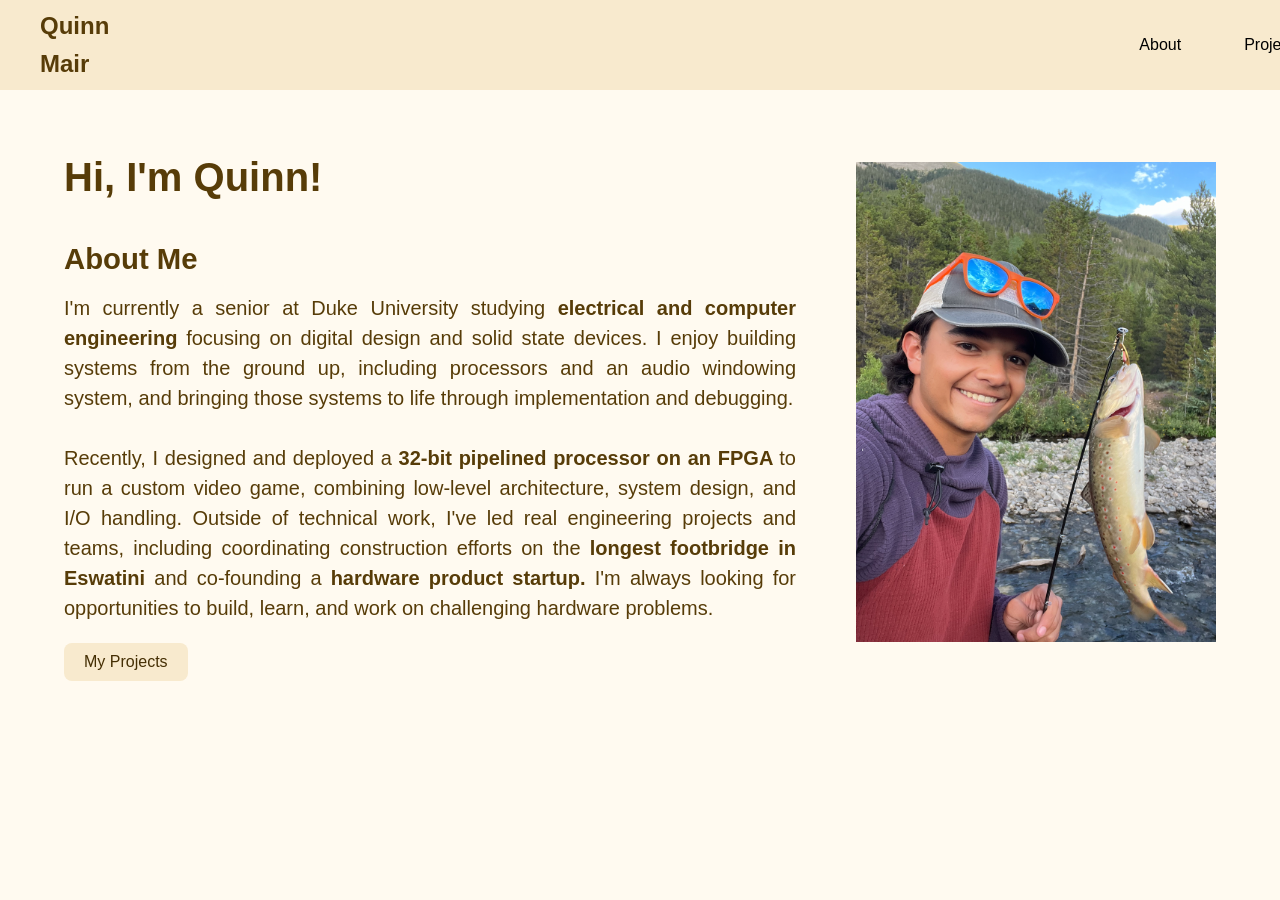
==== index.html @ e5b6616b "renaming" ====
<!DOCTYPE html>
<html lang="en">


<head>
    <title>quinnmair.com</title>
    <link rel="stylesheet" href="portfolioStylesheet.css"> 
    <link href="https://fonts.googleapis.com/css2?family=Inter:wght@300;400;600&display=swap" rel="stylesheet">
    <link rel="icon" type="image/png" href="sophHeadshot.png">
</head>


<body>
 <!--Header-->
    <div class="header" id="homepageHeader">
        <h5>Quinn Mair</h5>
        <div class="bannerButtons">
            <a href="portfoliohomepage.html" class="navLink">About</a>
            <a href="projectspage.html" class="navLink">Projects</a>
            <a href="contactlinks.html" class="navLink">Contact</a>    
        </div>
    </div>
<!--About with image-->
    <div class="homepagePanel">
        <div class="panelText">
            <h3 class="pageHeadText"> Hi, I'm Quinn!</h3>
            <h4 id="aboutMeTitle">About Me</h4>
            <p id="aboutMeText">I'm currently a senior at Duke University studying <strong>electrical and computer engineering </strong> focusing on digital design and solid state devices. 
                I enjoy building systems from the ground up, including processors and an audio windowing system, and bringing those systems to life through implementation and debugging.<br>
                <br>
                Recently, I designed and deployed a <strong> 32-bit pipelined processor on an FPGA </strong> to run a custom video game, combining low-level architecture, system design, and I/O handling.                 
                Outside of technical work, I've led real engineering projects and teams, including coordinating construction efforts on the <strong>longest footbridge in Eswatini
                </strong> and co-founding a <strong> hardware product startup. </strong>
                I'm always looking for opportunities to build, learn, and work on challenging hardware problems.</p>
            <a href="projectspage.html"> 
                <button class="bannerButton">My Projects</button> 
            </a>
        </div>
        <div class="panelImage">
            <img class="image-fixed" src="FishPic.png"/>
        </div>
    </div>

</body>


</html>
---- portfolioStylesheet.css ----
body {
  margin: 0;
  padding: 0;
  overflow-x: hidden; /* cuts off overflowing width*/
  overflow-y: auto;  /*gives scroll bar when scrolling-switch to scroll to turn off*/
  font-family: 'Inter', sans-serif;
  background-color: #fff8ea;
}

/*Header*/

.header{
  display: flex;
  position: sticky; /*sticks when scrolling */
  top: 0; /* Sticks to the top of the viewport when scrolled */
  justify-content: left; /* centers items horizontally */
  align-items: center;     /* centers items vertically */
  height: 10vh;           /* optional, to center items in full view height  or use px for pixels*/
  background-color: #f8eace;
  gap: 110vh;  /*gap between items in flexbox*/
  padding: 0 40px;
  z-index: 1000;
}

.bannerButtons{
  display: flex;
  justify-content: center; /* centers items horizontally */
  align-items: center;     /* centers items vertically */
  gap: 7vh;  /*gap between items in flexbox*/
  padding: 0 40px;
}

.navLink{
  text-decoration: none;   /* removes default underline */
  color: #000;             /* or white if dark background */
  font-weight: 500;
  position: relative;      /* needed for underline animation */
  gap: 40vh;  /*gap between items in flexbox*/
}

.navLink::after {
  content: "";
  position: absolute;
  left: 0;
  bottom: -3px;            /* space below text */
  width: 0%;
  height: 2px;
  background-color: currentColor;  /* matches text color */
  transition: width 0.3s ease;
}

.navLink:hover::after {
  width: 100%;
}

/* About Info */

.pageHeadText{
  margin-top: 4%;
  margin-bottom: 3%
}

.homepagePanel{
  display: flex;
  width: 90%; 
  height: 100%;
  margin-left: 5%;  /* Add margin to the left */
  margin-right: 5%; /* Add margin to the right */
  margin-bottom: 10%;
  margin-top: 2%;
  justify-content: center;
  align-items: top;
  padding: 30;
  gap: 60px;
}

.panelText{
  display: flex;
  flex-direction: column;
  padding: 10;
  align-items: top;
  width: 100%;
}

.panelImage{
  display: flex;
  margin-top: 4%;
  flex-direction: column;
  padding: 10;
  align-items: top;
}

.image-fixed {
  width: 360px; /* 3:2 pixels width to height ratio */ 
  height: 480px;
}

.bannerButton{
  padding: 10px 20px;
  background-color: #f8eace;   /* slightly different than background */
  color: #452f04;
  border: none;                /* removes border */
  border-radius: 8px;          /* subtle rounding */
  cursor: pointer;             /* pointer finger on hover */
  transition: background-color 0.2s ease;
  font-size: 16px;
}

.bannerButton:hover {
  background-color: #fdd893;   /* slightly lighter on hover */
}

h3{
  font-size: 30pt;
  color: #573c08;
  margin: 0;
}

h4{
  font-size: 22pt;
  padding: 0;
  white-space: nowrap;
  margin: 0;
}

h5{
  font-size: 18pt;
  color: #573c08;
}

#aboutMeText{
  margin-top: 10px;
  font-size: 15pt;
  line-height: 1.5;
  padding: 0;
  padding: 0;
  color: #573c08;
  text-align: justify;
}

#aboutMeTitle{
  margin-top: 5px;
  color: #573c08;;
}


/* ProjectPage Style */

#ProjPageHeadText{
  margin-top: 3%;
  margin-bottom: 1%;
}

.projectGrid {
  display: grid;
  grid-template-columns: repeat(3, 300px);
  justify-content: center;   /* centers the whole grid */
  gap: 24px;
  max-width: 1200px;
  margin: 50px auto;
}

.projectCard {
  display: flex;
  flex-direction: column;
  text-decoration: none;
  color: white;
  background-color: #dbc7a0;
  border-radius: 22px;
  overflow: hidden;
  padding: 26px;
  cursor: pointer;
  transition: transform 0.2s ease, box-shadow 0.2s ease;
  height: 480px;
}

.projectCard:hover {
  transform: translateY(-4px);
  box-shadow: 0 18px 35px rgba(0, 0, 0, 0.18);
}

.projectCard img {
  width: 100%;
  height: 300px;
  object-fit: contain;
  border-radius: 16px;
  margin-bottom: 28px;
}

.projectImageBox {
  width: 100%;
  height: 160px;          /* or use aspect-ratio below */
  border-radius: 14px;
  overflow: hidden;
}

.projectImageBox img {
  width: 100%;
  height: 100%;
  object-fit: cover;      /*  fills box */
  display: block;
}

.projectCard:active {
  transform: translateY(-1px);
}

.projectCardText h3 {
  font-size: 1.6rem;
  margin: 20px 0 20px 0;    /*margin: top right bottom left */
}

.projectCardText p {
  font-size: 0.9rem;
  line-height: 1.5;
  margin: 0 0 20px 0;
  color: #3f2b02
}



/* Single Project Page Styling */


* {
  box-sizing: border-box;
}

body {
  margin: 0;
  font-family: Arial, sans-serif;
  background: #fffaf0;
  color: #5a3d06;
  line-height: 1.6;
}

.navbar {
  height: 92px;
  padding: 0 36px;
  background: #f7e7c5;
  display: flex;
  align-items: center;
  justify-content: space-between;
}

.logo {
  font-size: 1.7rem;
  font-weight: 700;
  color: #5a3d06;
  text-decoration: none;
}

nav a {
  margin-left: 48px;
  color: #111;
  text-decoration: none;
  font-size: 1.1rem;
}

main {
  max-width: 1250px;
  margin: 0 auto;
  padding: 80px 40px;
}

.hero {
  display: grid;
  grid-template-columns: 1.2fr 0.8fr;
  gap: 64px;
  align-items: center;
  margin-bottom: 100px;
}

.projectAbstractText{
  text-align: justify;
}

.eyebrow {
  font-weight: 700;
  letter-spacing: 0.08em;
  text-transform: uppercase;
  color: #8a6827;
}

h1 {
  font-size: 4rem;
  line-height: 1.05;
  margin: 12px 0 24px;
}

.subtitle {
  font-size: 1.35rem;
  max-width: 720px;
}

.tags {
  display: flex;
  flex-wrap: wrap;
  gap: 12px;
  margin-top: 28px;
}

.tags span {
  background: #efd9aa;
  padding: 8px 14px;
  border-radius: 999px;
  font-weight: 700;
}

.hero-image,
.content-image {
  width: 100%;
  border-radius: 18px;
  object-fit: cover;
}

.section {
  margin-bottom: 90px;
}

.section h2 {
  font-size: 2.4rem;
  margin-bottom: 20px;
}

.ThreeFiftyresultsSectionSplit p,
.ThreeFiftyresultsSectionSplit li {
  font-size: 1.2rem;
  line-height: 1.6;
}

.ThreeFiftyresultsSectionSplit h2 {
  font-size: 2.4rem;
  margin-bottom: 20px;
}

.ThreeFiftyresultsSectionSplit ul {
  margin-top: 24px;
  padding-left: 32px;
}

.ThreeFiftyresultsSectionSplit{
  display: grid;
  grid-template-columns: 1fr 420px;
  justify-items: center;
  justify-content: center;
  gap: 72px;
}

.results-image{
  height: auto;
  width: 300px;
  margin-top: 10%;
  border-radius: 18px;
}

.results-imageBridge{     /* Nyakuza bridge results pic */
  height: 560px;
  width: auto;
  margin-top: 10%;
  border-radius: 18px;
}

.section p,
.section li {
  font-size: 1.2rem;
}

.results-grid,
.card-grid {
  display: grid;
  grid-template-columns: repeat(4, 1fr);
  gap: 24px;
}

.result-card,
.info-card {
  background: #dfc795;
  padding: 28px;
  border-radius: 22px;
}

.result-card h3 {
  font-size: 2rem;
  margin: 0;
}

.result-card p,
.info-card p {
  margin-bottom: 0;
}


/* =========================================
   TECHNICAL DEEP DIVE
========================================= */

.deep-dive {
  display: flex;
  flex-direction: column;
  gap: 80px;
}

.deep-dive-block {
  /*
  display: grid;
  grid-template-columns: 1fr 1.1fr;
  gap: 48px;
  align-items: start; */

  background: #f4e3be;
  border-radius: 28px;
  padding: 40px;
}

.wrapped-figure {
  float: right;
  width: 500px;
  max-width: 50%;
  margin: 0 0 24px 36px;
}

.wrapped-figure img {
  width: 100%;
  height: auto;
  display: block;
  border-radius: 12px;
}

.wrapped-figure figcaption {
  margin-top: 10px;
  font-size: 0.9rem;
  line-height: 1.4;
  color: #7a5b22;
}

.split {
  display: grid;
  grid-template-columns: 1fr 1fr;
  gap: 48px;
  align-items: center;
}

.feature-list {
  display: flex;
  flex-wrap: wrap;
  gap: 14px;

  list-style: none;
  padding: 0;
  margin: 20px 0 0 0;
}

.feature-list li {
  background: rgba(255,255,255,0.45);

  padding: 10px 18px;
  border-radius: 999px;

  font-size: 1rem;
  font-weight: 500;
}

.wrapped-figure.left {          /* Second deep dive for 350 */
  float: left;
  width: 300px;
  max-width: 50%;
  margin: 0 36px 24px 0;
}

.wrapped-figure.art{          /* Third deep dive for 350 */
  float: right;
  width: 400px;
  max-width: 50%;
  margin: 0 0 24px 36px;
}

/* =========================================
   PHOTO GALLERY
========================================= */

.gallery {
  display: grid;
  grid-template-columns: repeat(3, 1fr);
  gap: 28px;
}

.gallery-item {
  margin: 0;
  /* background: #f4e3be; */
  border-radius: 22px;
  overflow: hidden;

  transition: transform 0.25s ease;
}

.gallery-item:hover {
  transform: translateY(-6px);
}

.gallery-item img {
  width: 100%;
  aspect-ratio: 4 / 3;
  object-fit: contain;
  display: block;
}

.gallery-item figcaption {
  padding: 18px 20px;

  font-size: 1rem;
  line-height: 1.6;

  color: #5a3d06;
}


/*Bridge photo gallery*/


.gallery-item-bridge {
  margin: 0;
  /* background: #f4e3be; */
  /*border-radius: 22px; */
  overflow: hidden;

  transition: transform 0.25s ease;
}

.gallery-item-bridge img {
  width: 100%;
  aspect-ratio: 4 / 3;
  object-fit: contain;
  display: block;
}

.gallery-item-bridge figcaption {
  padding: 10px 20px; 

  font-size: 1rem;
  line-height: 1.6;
  text-align: center;

  color: #5a3d06;
}


/*End bridge photo gallery*/


/* LBLLC photo gallery */

.LBgallery-item {
  margin: 0;
  /* background: #f4e3be; */
  border-radius: 0px;
  overflow: hidden;

  transition: transform 0.25s ease;
}

.LBgallery-item img {
  width: 100%;
  aspect-ratio: 4 / 3;
  object-fit: contain;
  display: block;
}

.LBgallery-item figcaption {
  padding: 10px 20px; 

  font-size: 1rem;
  line-height: 1.6;
  text-align: center;

  color: #5a3d06;
}


@media (max-width: 900px) {
  .hero,
  .split {
    grid-template-columns: 1fr;
  }

  .results-grid,
  .card-grid,
  .gallery {
    grid-template-columns: 1fr;
  }

  h1 {
    font-size: 2.7rem;
  }

  nav a {
    margin-left: 20px;
  }

  main {
    padding: 50px 24px;
  }
}




/* =========================================
   Audio Windowing
========================================= */

.audioProcessFigure img{
  height: auto;
  width: 480px;
}

.audio-results-figure-grid {
  display: grid;
  grid-template-columns: repeat(2, 1fr);
  gap: 40px;

  margin-top: 40px;
  margin-bottom: 20px;
}

.audio-results-figure {
  margin: 0;
  text-align: center;
}

.audio-results-figure img {
  width: 100%;
  max-width: 550px;

  border-radius: 18px;

  display: block;
  margin: 0 auto 18px auto;
}

.audio-results-figure figcaption {
  font-size: 1rem;
  line-height: 1.6;

  color: #5a3d06;
}

.audio-results-caption {
  text-align: center;

  font-size: 1.2rem;
  font-style: italic;

  margin-top: 30px;
}

.audio-results-figure-single {
  margin: 50px auto 0 auto;
  text-align: center;
}

.audio-results-figure-single img {
  width: 100%;
  max-width: 900px;
  height: auto;

  display: block;
  margin: 0 auto;

  border-radius: 18px;
}

.audio-results-figure-single figcaption {
  margin-top: 18px;

  font-size: 1rem;
  line-height: 1.6;

  color: #5a3d06;
}

#audioFig4{
  height: auto;
  width: 200px;
}

/* =========================================
   LBLLC
========================================= */

.project-timeline {
  position: relative;
  margin-top: 40px;
  margin-left: 20px;
  padding-top: 20px;
  border-left: 3px solid #dbc7a0;
}

.project-timeline-item {
  position: relative;
  padding-left: 44px;
  padding-bottom: 38px;
}

.project-timeline-dot {
  position: absolute;
  left: -11px;
  top: 6px;

  width: 18px;
  height: 18px;
  border-radius: 50%;

  background: #573c08;
  border: 4px solid #dbc7a0;
}

.project-timeline-content {
  background: none;
  padding: 0;
  max-width: 850px;
}

.project-timeline-content h3 {
  margin: 0;
  font-size: 1.35rem;
  color: #573c08;
}

.project-timeline-date {
  margin: 4px 0 10px;
  font-size: 0.85rem;
  font-weight: 700;
  letter-spacing: 0.05em;
  text-transform: uppercase;
  color: #8a6827;
}

.project-timeline-content p {
  margin: 0;
  font-size: 1rem;
  line-height: 1.6;
}




/* =========================================
   Additional Work
========================================= */
.small-projects-hero {
  max-width: 900px;
  margin-bottom: 70px;
}

.small-projects-grid {
  display: grid;
  grid-template-columns: 1fr;
  gap: 34px;
}

.small-project-card {
  display: grid;
  grid-template-columns: 320px 1fr;
  gap: 36px;
  align-items: center;

  background: #f4e3be;
  border-radius: 26px;
  padding: 28px;

  text-decoration: none;
  color: #5a3d06;
}

.small-project-card img {
  width: 100%;
  aspect-ratio: 4 / 3;
  object-fit: cover;
  border-radius: 18px;
  display: block;
}

.small-project-text h2 {
  font-size: 2rem;
  margin: 0 0 12px;
}

.small-project-text p {
  font-size: 1.15rem;
  line-height: 1.6;
  margin: 0 0 20px;
}

.mini-tags {
  display: flex;
  flex-wrap: wrap;
  gap: 10px;
}

.mini-tags span {
  background: #efd9aa;
  padding: 7px 13px;
  border-radius: 999px;
  font-weight: 700;
  font-size: 0.9rem;
}

@media (max-width: 850px) {
  .small-project-card {
    grid-template-columns: 1fr;
  }
}


/* Contact Page */


.contact-section {
  max-width: 1050px;
  margin: 0 auto;
  padding: 10px 40px;
}

.contact-text {
  margin-bottom: 48px;
}

.contact-intro {
  max-width: 760px;
  font-size: 1.25rem;
  line-height: 1.7;
}

.contact-card {
  display: grid;
  grid-template-columns: 1fr;
  gap: 22px;
}

.contact-link {
  display: block;

  background: #dfc795;
  border-radius: 22px;
  padding: 28px 32px;

  color: #5a3d06;
  text-decoration: none;

  transition: transform 0.2s ease, box-shadow 0.2s ease;
}

.contact-link:hover {
  transform: translateY(-4px);
  box-shadow: 0 16px 30px rgba(0, 0, 0, 0.12);
}

.contact-link span {
  display: block;

  margin-bottom: 8px;

  font-size: 0.9rem;
  font-weight: 700;
  letter-spacing: 0.08em;
  text-transform: uppercase;

  color: #8a6827;
}

.contact-link p {
  margin: 0;

  font-size: 1.35rem;
  font-weight: 700;
}
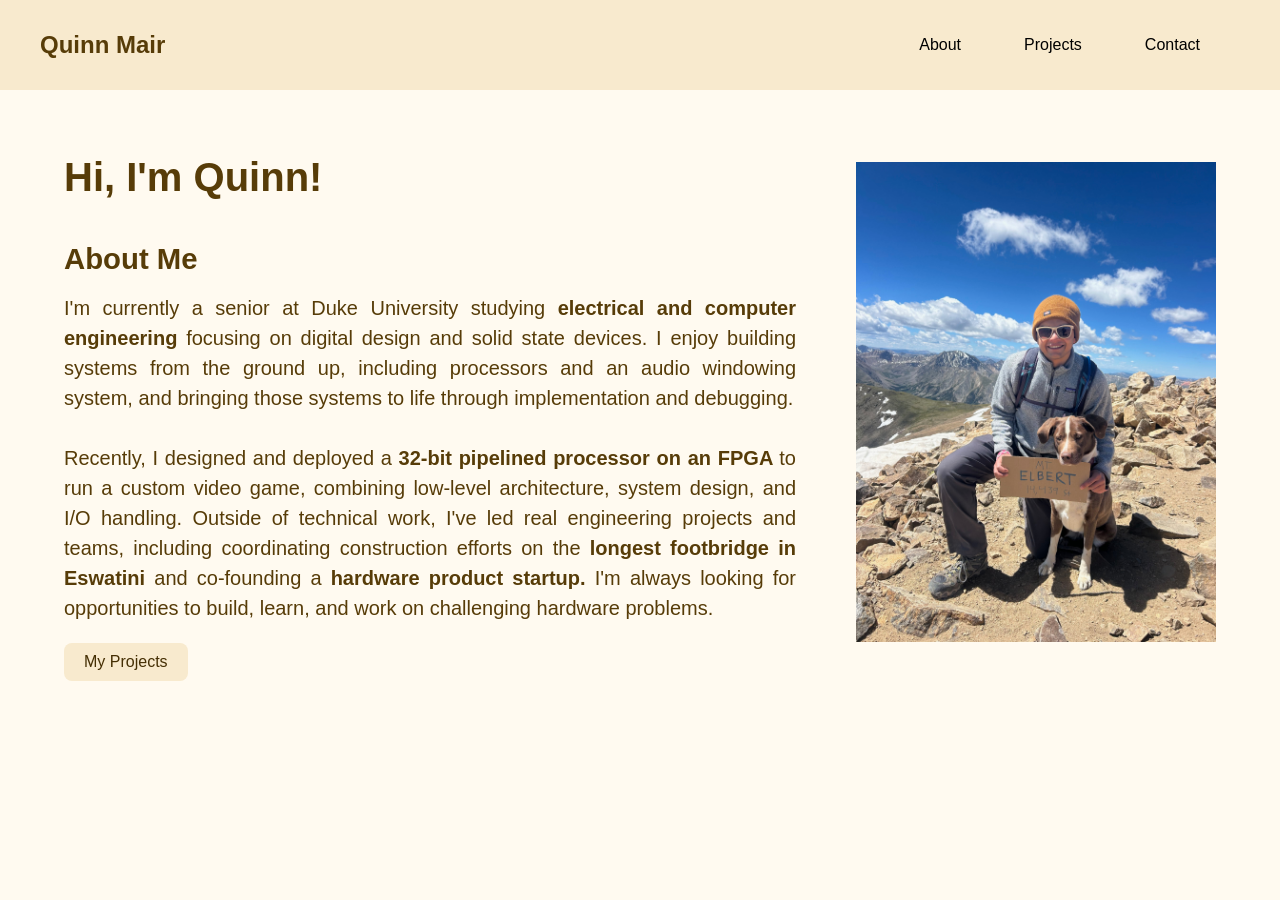
==== commit 98f5e1f0: "updating about photo" ====
--- a/index.html
+++ b/index.html
@@ -15,7 +15,7 @@
     <div class="header" id="homepageHeader">
         <h5>Quinn Mair</h5>
         <div class="bannerButtons">
-            <a href="portfoliohomepage.html" class="navLink">About</a>
+            <a href="index.html" class="navLink">About</a>
             <a href="projectspage.html" class="navLink">Projects</a>
             <a href="contactlinks.html" class="navLink">Contact</a>    
         </div>
@@ -37,7 +37,7 @@
             </a>
         </div>
         <div class="panelImage">
-            <img class="image-fixed" src="FishPic.png"/>
+            <img class="image-fixed" src="mtElbert.jpeg"/>
         </div>
     </div>
 
--- a/portfolioStylesheet.css
+++ b/portfolioStylesheet.css
@@ -13,11 +13,11 @@
   display: flex;
   position: sticky; /*sticks when scrolling */
   top: 0; /* Sticks to the top of the viewport when scrolled */
-  justify-content: left; /* centers items horizontally */
+  justify-content: space-between; /* centers items horizontally */
   align-items: center;     /* centers items vertically */
   height: 10vh;           /* optional, to center items in full view height  or use px for pixels*/
   background-color: #f8eace;
-  gap: 110vh;  /*gap between items in flexbox*/
+  /* gap: 110vh;  gap between items in flexbox*/
   padding: 0 40px;
   z-index: 1000;
 }
@@ -35,7 +35,7 @@
   color: #000;             /* or white if dark background */
   font-weight: 500;
   position: relative;      /* needed for underline animation */
-  gap: 40vh;  /*gap between items in flexbox*/
+  /* gap: 40vh;  /*gap between items in flexbox*/
 }
 
 .navLink::after {
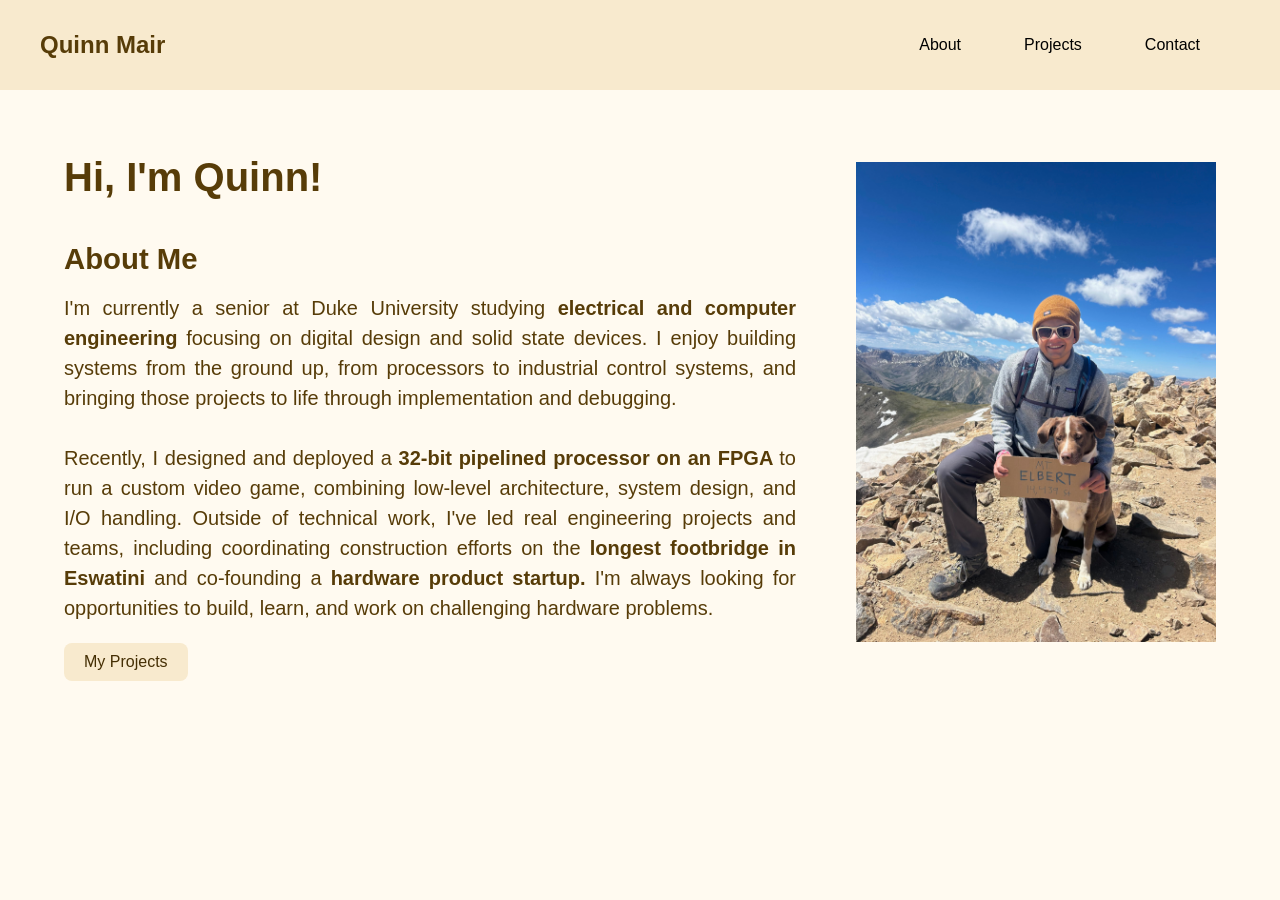
==== commit 8b8660a9: "updating about me section" ====
--- a/index.html
+++ b/index.html
@@ -6,7 +6,7 @@
     <title>quinnmair.com</title>
     <link rel="stylesheet" href="portfolioStylesheet.css"> 
     <link href="https://fonts.googleapis.com/css2?family=Inter:wght@300;400;600&display=swap" rel="stylesheet">
-    <link rel="icon" type="image/png" href="sophHeadshot.png">
+    <link rel="icon" type="image/png" href="HDRHeadshot.jpg">
 </head>
 
 
@@ -26,11 +26,12 @@
             <h3 class="pageHeadText"> Hi, I'm Quinn!</h3>
             <h4 id="aboutMeTitle">About Me</h4>
             <p id="aboutMeText">I'm currently a senior at Duke University studying <strong>electrical and computer engineering </strong> focusing on digital design and solid state devices. 
-                I enjoy building systems from the ground up, including processors and an audio windowing system, and bringing those systems to life through implementation and debugging.<br>
+                I enjoy building systems from the ground up, from processors to industrial control systems, and bringing those projects to life through implementation and debugging.<br>
                 <br>
                 Recently, I designed and deployed a <strong> 32-bit pipelined processor on an FPGA </strong> to run a custom video game, combining low-level architecture, system design, and I/O handling.                 
                 Outside of technical work, I've led real engineering projects and teams, including coordinating construction efforts on the <strong>longest footbridge in Eswatini
                 </strong> and co-founding a <strong> hardware product startup. </strong>
+
                 I'm always looking for opportunities to build, learn, and work on challenging hardware problems.</p>
             <a href="projectspage.html"> 
                 <button class="bannerButton">My Projects</button> 
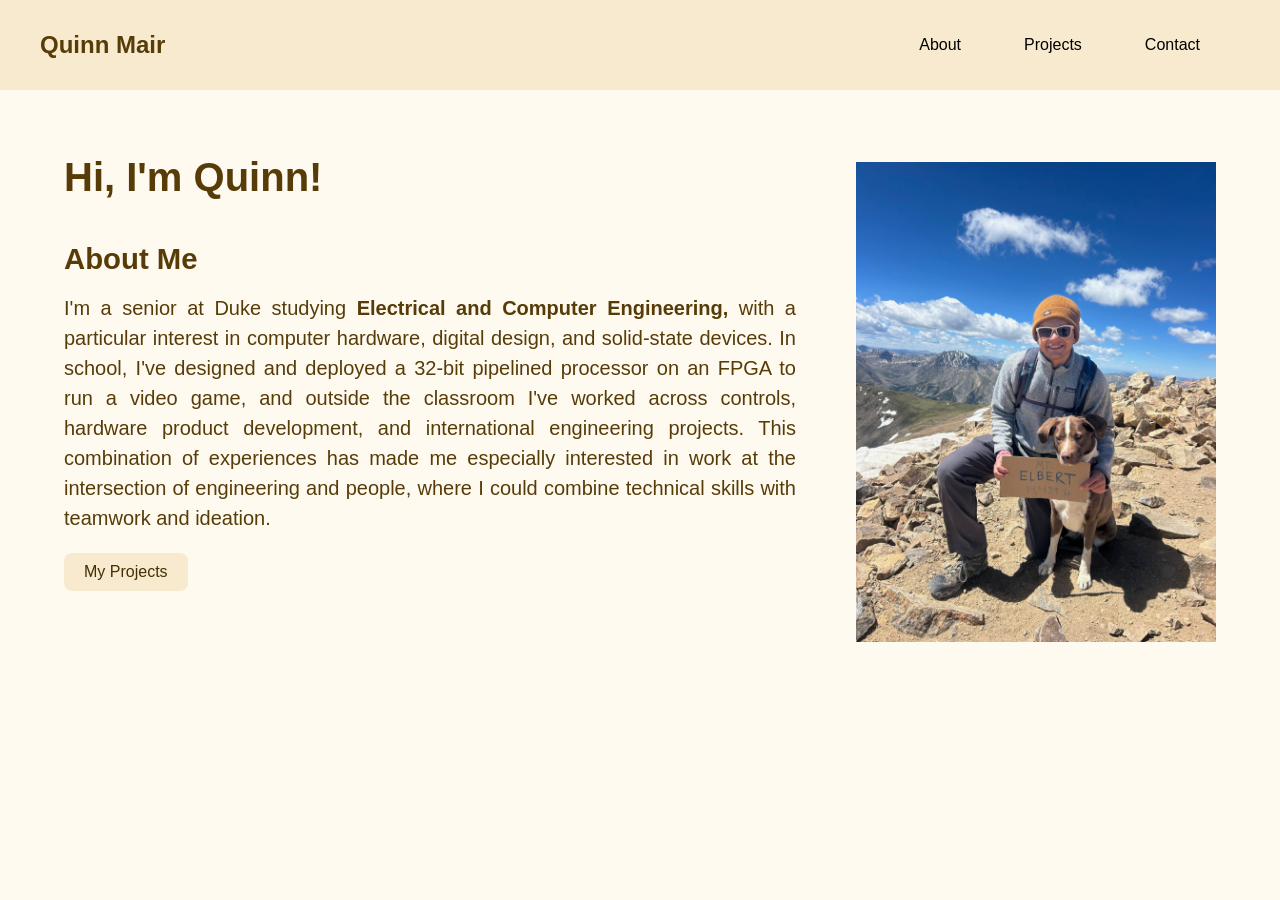
==== commit cf103910: "updating about me" ====
--- a/index.html
+++ b/index.html
@@ -25,14 +25,12 @@
         <div class="panelText">
             <h3 class="pageHeadText"> Hi, I'm Quinn!</h3>
             <h4 id="aboutMeTitle">About Me</h4>
-            <p id="aboutMeText">I'm currently a senior at Duke University studying <strong>electrical and computer engineering </strong> focusing on digital design and solid state devices. 
-                I enjoy building systems from the ground up, from processors to industrial control systems, and bringing those projects to life through implementation and debugging.<br>
-                <br>
-                Recently, I designed and deployed a <strong> 32-bit pipelined processor on an FPGA </strong> to run a custom video game, combining low-level architecture, system design, and I/O handling.                 
-                Outside of technical work, I've led real engineering projects and teams, including coordinating construction efforts on the <strong>longest footbridge in Eswatini
-                </strong> and co-founding a <strong> hardware product startup. </strong>
+            <p id="aboutMeText">
+                I'm a senior at Duke studying <strong> Electrical and Computer Engineering, </strong> with a particular interest in computer hardware, digital design, and solid-state devices.
+                In school, I've designed and deployed a 32-bit pipelined processor on an FPGA to run a video game, and outside the classroom I've worked across controls, hardware product development, and international engineering projects.
+                This combination of experiences has made me especially interested in work at the intersection of engineering and people, where I could combine technical skills with teamwork and ideation.
 
-                I'm always looking for opportunities to build, learn, and work on challenging hardware problems.</p>
+            </p>
             <a href="projectspage.html"> 
                 <button class="bannerButton">My Projects</button> 
             </a>
--- a/portfolioStylesheet.css
+++ b/portfolioStylesheet.css
@@ -147,8 +147,20 @@
 /* ProjectPage Style */
 
 #ProjPageHeadText{
-  margin-top: 3%;
-  margin-bottom: 1%;
+  margin-top: 4%;
+  margin-bottom: 2%;
+
+  font-size: 4.5rem;
+  font-weight: 800;
+  letter-spacing: -2px;
+  line-height: 1;
+
+  color: #5b3b00;
+
+  text-align: left;
+  padding-left: 2%;
+
+  position: relative;
 }
 
 .projectGrid {
@@ -354,6 +366,10 @@
   border-radius: 18px;
 }
 
+.techDeepDiveJustify{
+  text-align: justify;
+}
+
 .results-imageBridge{     /* Nyakuza bridge results pic */
   height: 560px;
   width: auto;
@@ -467,6 +483,21 @@
   max-width: 50%;
   margin: 0 36px 24px 0;
 }
+
+.wrapped2 {          /* Second deep dive for PLC */
+  float: left;
+  width: 40%;
+  height: auto;
+  display: block;
+}
+
+.wrapped3 {          /* Second deep dive for PLC */
+
+  width: 100%;
+
+}
+
+
 
 .wrapped-figure.art{          /* Third deep dive for 350 */
   float: right;
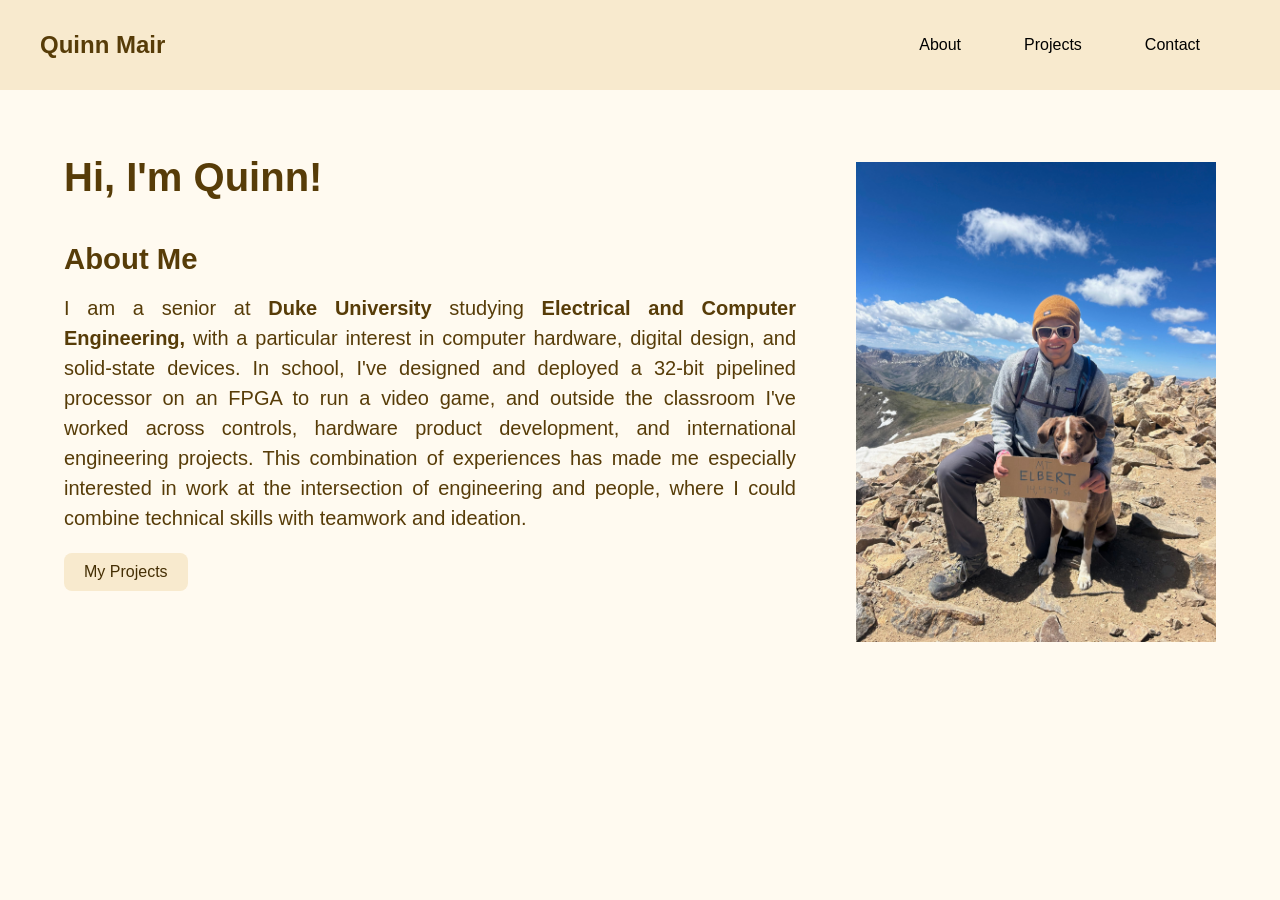
==== commit be5f28f9: "fixing bolding" ====
--- a/index.html
+++ b/index.html
@@ -26,7 +26,7 @@
             <h3 class="pageHeadText"> Hi, I'm Quinn!</h3>
             <h4 id="aboutMeTitle">About Me</h4>
             <p id="aboutMeText">
-                I'm a senior at Duke studying <strong> Electrical and Computer Engineering, </strong> with a particular interest in computer hardware, digital design, and solid-state devices.
+                I am a senior at <strong>Duke University</strong> studying <strong> Electrical and Computer Engineering, </strong> with a particular interest in computer hardware, digital design, and solid-state devices.
                 In school, I've designed and deployed a 32-bit pipelined processor on an FPGA to run a video game, and outside the classroom I've worked across controls, hardware product development, and international engineering projects.
                 This combination of experiences has made me especially interested in work at the intersection of engineering and people, where I could combine technical skills with teamwork and ideation.
 
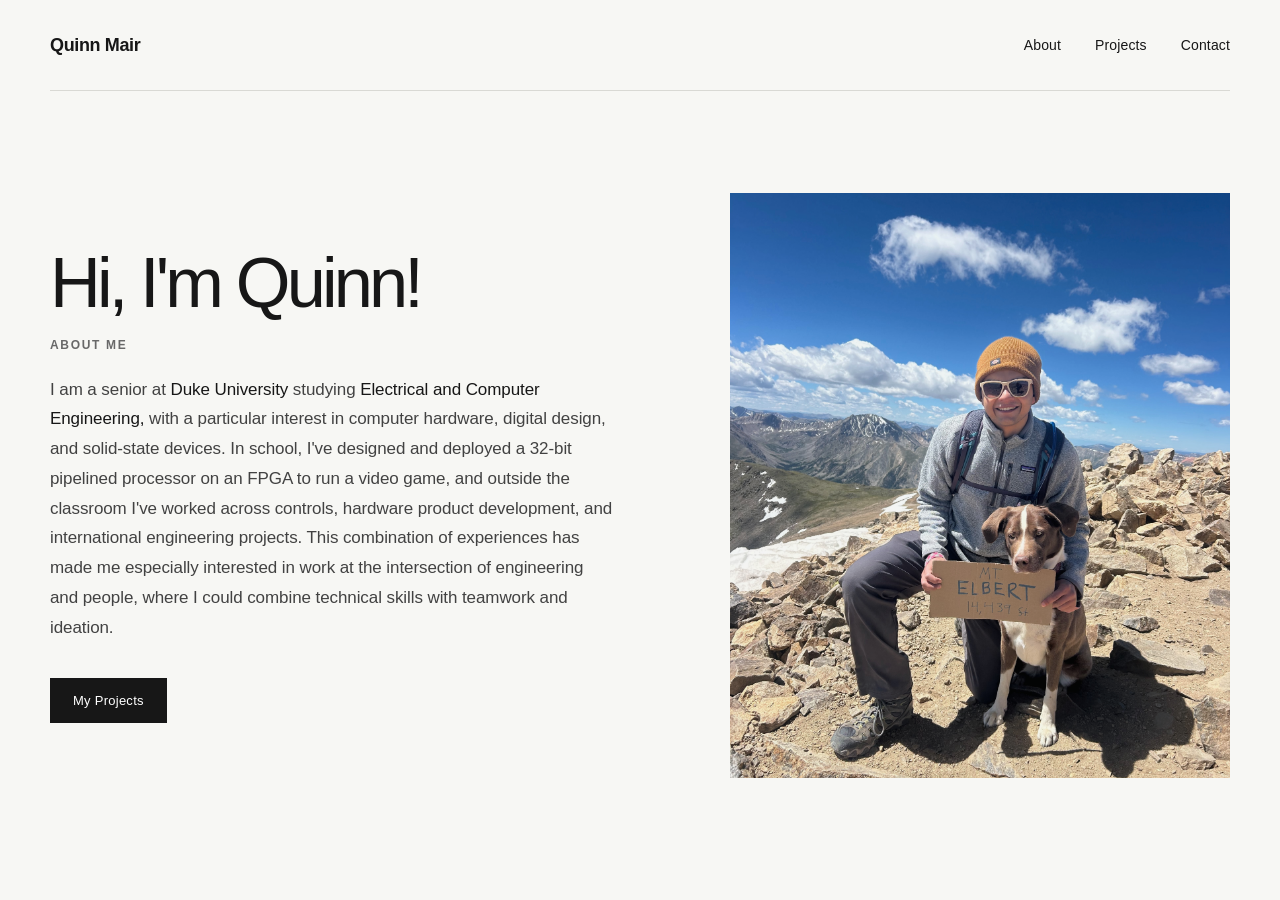
==== commit 0bdfcba5: "updating to V2" ====
--- a/index.html
+++ b/index.html
@@ -4,7 +4,7 @@
 
 <head>
     <title>quinnmair.com</title>
-    <link rel="stylesheet" href="portfolioStylesheet.css"> 
+    <link rel="stylesheet" href="stylesheetV2.css"> 
     <link href="https://fonts.googleapis.com/css2?family=Inter:wght@300;400;600&display=swap" rel="stylesheet">
     <link rel="icon" type="image/png" href="HDRHeadshot.jpg">
 </head>
@@ -21,7 +21,7 @@
         </div>
     </div>
 <!--About with image-->
-    <div class="homepagePanel">
+    <div class="homepagePanelV2">
         <div class="panelText">
             <h3 class="pageHeadText"> Hi, I'm Quinn!</h3>
             <h4 id="aboutMeTitle">About Me</h4>
--- a/stylesheetV2.css
+++ b/stylesheetV2.css
@@ -0,0 +1,2309 @@
+/*=======================================================*/
+/* INDEX */
+/*=======================================================*/
+
+:root {
+    --v2-background: #f7f7f4;
+    --v2-surface: #ffffff;
+    --v2-text: #171717;
+    --v2-muted: #686868;
+    --v2-line: #d9d9d4;
+    --v2-accent: #263b32;
+}
+
+/* -------------------------
+   PAGE
+------------------------- */
+
+body {
+    margin: 0;
+    background-color: var(--v2-background);
+    color: var(--v2-text);
+    font-family: "Inter", sans-serif;
+    -webkit-font-smoothing: antialiased;
+}
+
+/* -------------------------
+   HEADER
+------------------------- */
+
+.header {
+    width: min(1180px, calc(100% - 80px));
+    height: 90px;
+
+    margin: 0 auto;
+
+    display: flex;
+    align-items: center;
+    justify-content: space-between;
+
+    border-bottom: 1px solid var(--v2-line);
+}
+
+.header h5 {
+    margin: 0;
+
+    font-size: 18px;
+    font-weight: 600;
+    letter-spacing: -0.02em;
+}
+
+#homepageHeader {
+    background: transparent;
+}
+
+/* -------------------------
+   NAVIGATION
+------------------------- */
+
+.bannerButtons {
+    display: flex;
+    align-items: center;
+    gap: 34px;
+}
+
+.navLink {
+    position: relative;
+
+    color: var(--v2-text);
+    text-decoration: none;
+
+    font-size: 14px;
+    font-weight: 400;
+    letter-spacing: 0.01em;
+
+    transition: opacity 0.2s ease;
+}
+
+.navLink::after {
+    content: "";
+
+    position: absolute;
+    left: 0;
+    bottom: -7px;
+
+    width: 0;
+    height: 1px;
+
+    background: var(--v2-text);
+
+    transition: width 0.25s ease;
+}
+
+.navLink:hover::after {
+    width: 100%;
+}
+
+.navLink:hover {
+    opacity: 0.7;
+}
+
+/* -------------------------
+   HOMEPAGE HERO / ABOUT
+------------------------- */
+
+.homepagePanelV2 {
+    width: min(1180px, calc(100% - 80px));
+    min-height: calc(100vh - 91px);
+
+    margin: 0 auto;
+
+    display: grid;
+    grid-template-columns: 1.05fr 0.95fr;
+    gap: clamp(60px, 8vw, 120px);
+    align-items: center;
+
+    padding: 70px 0 90px;
+    box-sizing: border-box;
+}
+
+/* -------------------------
+   TEXT COLUMN
+------------------------- */
+
+.panelText {
+    max-width: 610px;
+}
+
+.pageHeadText {
+    margin: 0 0 22px;
+
+    font-size: clamp(46px, 5.5vw, 78px);
+    line-height: 0.98;
+
+    font-weight: 400;
+    letter-spacing: -0.055em;
+
+    color: var(--v2-text);
+}
+
+#aboutMeTitle {
+    margin: 0 0 24px;
+
+    color: var(--v2-muted);
+
+    font-size: 12px;
+    line-height: 1;
+
+    font-weight: 600;
+
+    letter-spacing: 0.14em;
+    text-transform: uppercase;
+}
+
+#aboutMeText {
+    max-width: 580px;
+
+    margin: 0 0 36px;
+
+    color: #424242;
+
+    font-size: 17px;
+    font-weight: 300;
+    line-height: 1.75;
+
+    letter-spacing: -0.005em;
+}
+
+#aboutMeText strong {
+    color: var(--v2-text);
+    font-weight: 500;
+}
+
+/* -------------------------
+   PROJECT BUTTON
+------------------------- */
+
+.bannerButton {
+    appearance: none;
+
+    padding: 14px 22px;
+
+    border: 1px solid var(--v2-text);
+    border-radius: 0;
+
+    background: var(--v2-text);
+    color: var(--v2-surface);
+
+    font-family: "Inter", sans-serif;
+    font-size: 13px;
+    font-weight: 500;
+    letter-spacing: 0.02em;
+
+    cursor: pointer;
+
+    transition:
+        background-color 0.2s ease,
+        color 0.2s ease,
+        transform 0.2s ease;
+}
+
+.bannerButton:hover {
+    background: transparent;
+    color: var(--v2-text);
+    transform: translateY(-2px);
+}
+
+/* -------------------------
+   IMAGE COLUMN
+------------------------- */
+
+.panelImage {
+    position: relative;
+
+    width: 100%;
+    max-width: 500px;
+
+    justify-self: end;
+}
+
+.image-fixed {
+    display: block;
+
+    width: 100%;
+    height: min(65vh, 650px);
+
+    object-fit: cover;
+    object-position: center;
+
+    filter: saturate(0.88) contrast(0.98);
+}
+
+/* Small editorial detail beneath image */
+
+/*.panelImage::after {
+    content: "ENGINEERING · DESIGN · LEADERSHIP";
+
+    display: block;
+
+    margin-top: 13px;
+
+    color: var(--v2-muted);
+
+    font-size: 10px;
+    font-weight: 500;
+    letter-spacing: 0.14em;
+}
+*/
+
+/* -------------------------
+   TABLET
+------------------------- */
+
+@media (max-width: 900px) {
+
+    .header {
+        width: min(100% - 48px, 1180px);
+    }
+
+    .homepagePanel {
+        width: min(100% - 48px, 1180px);
+
+        grid-template-columns: 1fr;
+        gap: 55px;
+
+        padding: 70px 0;
+    }
+
+    .panelText {
+        max-width: 700px;
+    }
+
+    .panelImage {
+        justify-self: start;
+
+        width: min(100%, 650px);
+        max-width: none;
+    }
+
+    .image-fixed {
+        height: min(70vw, 600px);
+    }
+}
+
+/* -------------------------
+   MOBILE
+------------------------- */
+
+@media (max-width: 600px) {
+
+    .header {
+        width: calc(100% - 36px);
+        height: 72px;
+    }
+
+    .header h5 {
+        font-size: 16px;
+    }
+
+    .bannerButtons {
+        gap: 18px;
+    }
+
+    .navLink {
+        font-size: 12px;
+    }
+
+    .homepagePanel {
+        width: calc(100% - 36px);
+
+        min-height: auto;
+
+        gap: 45px;
+
+        padding: 55px 0 65px;
+    }
+
+    .pageHeadText {
+        margin-bottom: 18px;
+
+        font-size: clamp(44px, 14vw, 62px);
+    }
+
+    #aboutMeTitle {
+        margin-bottom: 20px;
+    }
+
+    #aboutMeText {
+        margin-bottom: 30px;
+
+        font-size: 15px;
+        line-height: 1.7;
+    }
+
+    .image-fixed {
+        height: 110vw;
+        max-height: 570px;
+    }
+}
+
+/* =========================================================
+   PROJECTS PAGE
+   Matches V2 homepage design
+   Uses existing class + ID names exactly as provided
+   ========================================================= */
+
+
+/* -------------------------
+   PAGE
+   ------------------------- */
+
+   body {
+    margin: 0;
+    background-color: var(--v2-background);
+    color: var(--v2-text);
+    font-family: "Inter", sans-serif;
+    -webkit-font-smoothing: antialiased;
+}
+
+
+/* -------------------------
+   HEADER
+   ------------------------- */
+
+.header {
+    width: min(1180px, calc(100% - 80px));
+    height: 90px;
+
+    margin: 0 auto;
+
+    display: flex;
+    align-items: center;
+    justify-content: space-between;
+
+    border-bottom: 1px solid var(--v2-line);
+}
+
+.header h5 {
+    margin: 0;
+
+    font-size: 18px;
+    font-weight: 600;
+    letter-spacing: -0.02em;
+}
+
+#homepageHeader {
+    background: transparent;
+}
+
+.bannerButtons {
+    display: flex;
+    align-items: center;
+    gap: 34px;
+}
+
+.navLink {
+    position: relative;
+
+    color: var(--v2-text);
+    text-decoration: none;
+
+    font-size: 14px;
+    font-weight: 400;
+    letter-spacing: 0.01em;
+
+    transition: opacity 0.2s ease;
+}
+
+.navLink::after {
+    content: "";
+
+    position: absolute;
+    left: 0;
+    bottom: -7px;
+
+    width: 0;
+    height: 1px;
+
+    background: var(--v2-text);
+
+    transition: width 0.25s ease;
+}
+
+.navLink:hover {
+    opacity: 0.7;
+}
+
+.navLink:hover::after {
+    width: 100%;
+}
+
+
+/* -------------------------
+   PROJECTS PAGE CONTAINER
+   ------------------------- */
+
+   .homepagePanel {
+    width: min(1400px, calc(100% - 80px));
+
+    margin: 0 auto;
+    padding: 85px 0 120px;
+
+    display: block;  /* IMPORTANT: overrides homepage grid */
+
+    min-height: auto;
+    box-sizing: border-box;
+}
+
+.panelText {
+    width: 100%;
+    max-width: none;
+
+}
+
+
+/* -------------------------
+   PAGE TITLE
+   ------------------------- */
+
+#ProjPageHeadText {
+    margin: 0 0 60px;
+
+    font-size: clamp(52px, 6vw, 82px);
+    line-height: 0.95;
+
+    font-weight: 400;
+    letter-spacing: -0.055em;
+
+    color: var(--v2-text);
+}
+
+
+/* -------------------------
+   PROJECT GRID
+   ------------------------- */
+
+.projectGrid {
+    width: 100%;
+
+    display: grid;
+    grid-template-columns: repeat(4, minmax(0, 1fr));
+
+    column-gap: 28px;
+    row-gap: 65px;
+}
+
+
+/* -------------------------
+   PROJECT CARD
+   ------------------------- */
+
+.projectCard {
+    display: block;
+
+    color: inherit;
+    text-decoration: none;
+
+    min-width: 0;
+}
+
+.projectImageBox {
+    position: relative;
+
+    width: 100%;
+    aspect-ratio: 16 / 10;
+
+    overflow: hidden;
+
+    background: #ecece8;
+}
+
+.projectImageBox img {
+    display: block;
+
+    width: 100%;
+    height: 100%;
+
+    object-fit: cover;
+
+    transition:
+        transform 0.45s ease,
+        filter 0.45s ease;
+}
+
+.projectCard:hover .projectImageBox img {
+    transform: scale(1.025);
+    filter: brightness(0.94);
+}
+
+
+/* -------------------------
+   PROJECT TEXT
+   ------------------------- */
+
+.projectCardText {
+    padding-top: 20px;
+}
+
+.projectCardText h3 {
+    position: relative;
+
+    margin: 0 0 11px;
+    padding-right: 30px;
+
+    font-size: 20px;
+    line-height: 1.3;
+
+    font-weight: 500;
+    letter-spacing: -0.025em;
+
+    color: var(--v2-text);
+}
+
+
+/* subtle arrow indicating the card is clickable */
+
+.projectCardText h3::after {
+    content: "\2197";
+
+    position: absolute;
+    right: 0;
+    top: 0;
+
+    font-size: 16px;
+    font-weight: 300;
+
+    opacity: 0;
+
+    transform: translate(-5px, 5px);
+
+    transition:
+        opacity 0.2s ease,
+        transform 0.2s ease;
+}
+
+.projectCard:hover .projectCardText h3::after {
+    opacity: 1;
+    transform: translate(0, 0);
+}
+
+
+.projectCardText p {
+    max-width: 500px;
+
+    margin: 0;
+
+    color: var(--v2-muted);
+
+    font-size: 14px;
+    font-weight: 300;
+    line-height: 1.65;
+
+    letter-spacing: -0.005em;
+}
+
+
+/* -------------------------
+   SUBTLE CARD DIVIDER
+   ------------------------- */
+
+.projectCardText::after {
+    content: "";
+
+    display: block;
+
+    width: 100%;
+    height: 1px;
+
+    margin-top: 22px;
+
+    background: var(--v2-line);
+
+    transition: background-color 0.2s ease;
+}
+
+.projectCard:hover .projectCardText::after {
+    background: var(--v2-text);
+}
+
+
+/* -------------------------
+   TABLET
+   ------------------------- */
+
+@media (max-width: 900px) {
+
+    .header {
+        width: min(100% - 48px, 1180px);
+    }
+
+    .homepagePanel {
+        width: min(100% - 48px, 1180px);
+
+        padding: 70px 0 90px;
+    }
+
+    #ProjPageHeadText {
+        margin-bottom: 50px;
+    }
+
+    .projectGrid {
+        column-gap: 28px;
+        row-gap: 55px;
+    }
+
+}
+
+
+/* -------------------------
+   MOBILE
+   ------------------------- */
+
+@media (max-width: 650px) {
+
+    .header {
+        width: calc(100% - 36px);
+        height: 72px;
+    }
+
+    .header h5 {
+        font-size: 16px;
+    }
+
+    .bannerButtons {
+        gap: 18px;
+    }
+
+    .navLink {
+        font-size: 12px;
+    }
+
+    .homepagePanel {
+        width: calc(100% - 36px);
+
+        padding: 55px 0 75px;
+    }
+
+    #ProjPageHeadText {
+        margin-bottom: 42px;
+
+        font-size: clamp(48px, 15vw, 68px);
+    }
+
+    .projectGrid {
+        grid-template-columns: 1fr;
+
+        gap: 52px;
+    }
+
+    .projectCardText {
+        padding-top: 16px;
+    }
+
+    .projectCardText h3 {
+        margin-bottom: 9px;
+
+        font-size: 18px;
+    }
+
+    .projectCardText p {
+        font-size: 14px;
+        line-height: 1.6;
+    }
+
+}
+
+/* =========================================================
+   CONTACT PAGE
+   Matches V2 visual system
+   Scoped so it will not affect other pages
+   ========================================================= */
+
+
+/* -------------------------
+   CONTACT LAYOUT
+   ------------------------- */
+
+   .contact-section {
+    width: min(1180px, calc(100% - 80px));
+    min-height: calc(100vh - 91px);
+
+    margin: 0 auto;
+    padding: 90px 0 120px;
+
+    display: grid;
+    grid-template-columns: 0.9fr 1.1fr;
+    gap: clamp(70px, 10vw, 150px);
+    align-items: start;
+
+    box-sizing: border-box;
+}
+
+
+/* -------------------------
+   CONTACT HEADING
+   ------------------------- */
+
+.contact-text {
+    position: sticky;
+    top: 140px;
+}
+
+.contact-text .eyebrow {
+    margin: 0 0 22px;
+
+    color: var(--v2-muted);
+
+    font-size: 12px;
+    line-height: 1;
+
+    font-weight: 600;
+    letter-spacing: 0.14em;
+    text-transform: uppercase;
+}
+
+.contact-text h1 {
+    margin: 0;
+
+    max-width: 500px;
+
+    color: var(--v2-text);
+
+    font-size: clamp(52px, 6vw, 82px);
+    line-height: 0.98;
+
+    font-weight: 400;
+    letter-spacing: -0.055em;
+}
+
+
+/* -------------------------
+   CONTACT LINKS
+   ------------------------- */
+
+.contact-card {
+    width: 100%;
+
+    margin-top: 9px;
+
+    border-top: 1px solid var(--v2-line);
+}
+
+
+/* Each contact option */
+
+.contact-link {
+    position: relative;
+
+    display: grid;
+    grid-template-columns: 110px 1fr 24px;
+    align-items: center;
+    gap: 20px;
+
+    min-height: 105px;
+
+    padding: 0 8px;
+
+    border-bottom: 1px solid var(--v2-line);
+
+    color: var(--v2-text);
+    text-decoration: none;
+
+    box-sizing: border-box;
+
+    transition:
+        padding 0.25s ease,
+        background-color 0.25s ease;
+}
+
+
+/* Small category label */
+
+.contact-link span {
+    color: var(--v2-muted);
+
+    font-size: 11px;
+    font-weight: 600;
+    letter-spacing: 0.12em;
+    text-transform: uppercase;
+
+    transition: color 0.25s ease;
+}
+
+
+/* Main contact information */
+
+.contact-link p {
+    margin: 0;
+
+    color: var(--v2-text);
+
+    font-size: 17px;
+    font-weight: 400;
+    letter-spacing: -0.015em;
+}
+
+
+/* Arrow */
+
+.contact-link::after {
+    content: "\2197";
+
+    justify-self: end;
+
+    font-size: 17px;
+    font-weight: 300;
+
+    opacity: 0.45;
+
+    transform: translate(-4px, 4px);
+
+    transition:
+        opacity 0.25s ease,
+        transform 0.25s ease;
+}
+
+
+/* -------------------------
+   CONTACT HOVER
+   ------------------------- */
+
+.contact-link:hover {
+    padding-left: 16px;
+    padding-right: 14px;
+
+    background-color: rgba(23, 23, 23, 0.025);
+}
+
+.contact-link:hover span {
+    color: var(--v2-text);
+}
+
+.contact-link:hover::after {
+    opacity: 1;
+    transform: translate(0, 0);
+}
+
+
+/* -------------------------
+   TABLET
+   ------------------------- */
+
+@media (max-width: 900px) {
+
+    .contact-section {
+        width: min(100% - 48px, 1180px);
+
+        grid-template-columns: 1fr;
+        gap: 65px;
+
+        padding: 70px 0 100px;
+    }
+
+    .contact-text {
+        position: static;
+    }
+
+    .contact-text h1 {
+        max-width: none;
+    }
+
+}
+
+
+/* -------------------------
+   MOBILE
+   ------------------------- */
+
+@media (max-width: 600px) {
+
+    .contact-section {
+        width: calc(100% - 36px);
+
+        min-height: auto;
+
+        gap: 50px;
+
+        padding: 55px 0 75px;
+    }
+
+    .contact-text .eyebrow {
+        margin-bottom: 18px;
+    }
+
+    .contact-text h1 {
+        font-size: clamp(48px, 15vw, 68px);
+    }
+
+    .contact-link {
+        grid-template-columns: 1fr 22px;
+        gap: 8px;
+
+        min-height: 95px;
+
+        padding: 18px 4px;
+    }
+
+    .contact-link span {
+        grid-column: 1;
+
+        margin-bottom: 6px;
+    }
+
+    .contact-link p {
+        grid-column: 1;
+
+        font-size: 15px;
+
+        overflow-wrap: anywhere;
+    }
+
+    .contact-link::after {
+        grid-column: 2;
+        grid-row: 1 / 3;
+
+        align-self: center;
+    }
+
+    .contact-link:hover {
+        padding-left: 8px;
+        padding-right: 8px;
+    }
+
+}
+
+/* =========================================================
+   PROJECT DETAIL PAGE — 32-BIT PROCESSOR / MAZE GAME
+   Matches existing V2 visual system.
+   No class or ID names changed.
+   ========================================================= */
+
+
+/* -------------------------
+   MAIN PROJECT CONTENT
+   ------------------------- */
+
+   main:has(.hero) {
+    width: min(1180px, calc(100% - 80px));
+    margin: 0 auto;
+    padding: 85px 0 120px;
+    box-sizing: border-box;
+}
+
+
+/* -------------------------
+   PROJECT HERO
+   ------------------------- */
+
+.hero {
+    display: grid;
+    grid-template-columns: 1.05fr 0.95fr;
+    gap: clamp(60px, 8vw, 110px);
+    align-items: center;
+
+    padding-bottom: 100px;
+
+    border-bottom: 1px solid var(--v2-line);
+}
+
+.hero-text {
+    max-width: 650px;
+}
+
+.hero .eyebrow {
+    margin: 0 0 22px;
+
+    color: var(--v2-muted);
+
+    font-size: 11px;
+    font-weight: 600;
+    line-height: 1;
+
+    letter-spacing: 0.14em;
+    text-transform: uppercase;
+}
+
+.hero h1 {
+    margin: 0 0 28px;
+
+    color: var(--v2-text);
+
+    font-size: clamp(48px, 5.4vw, 76px);
+    font-weight: 400;
+    line-height: 0.98;
+
+    letter-spacing: -0.055em;
+}
+
+.subtitle {
+    max-width: 580px;
+
+    margin: 0 0 32px;
+
+    color: var(--v2-muted);
+
+    font-size: 17px;
+    font-weight: 300;
+    line-height: 1.65;
+
+    letter-spacing: -0.01em;
+}
+
+
+/* -------------------------
+   TAGS
+   ------------------------- */
+
+.tags {
+    display: flex;
+    flex-wrap: wrap;
+    gap: 8px;
+}
+
+.tags span {
+    padding: 7px 11px;
+
+    border: 1px solid var(--v2-line);
+
+    color: var(--v2-muted);
+
+    font-size: 10px;
+    font-weight: 500;
+    letter-spacing: 0.07em;
+    text-transform: uppercase;
+}
+
+
+/* -------------------------
+   HERO IMAGE
+   ------------------------- */
+
+.hero-image {
+    display: block;
+
+    width: 100%;
+    aspect-ratio: 4 / 3;
+
+    object-fit: cover;
+
+    background: #ecece8;
+
+    filter: saturate(0.92) contrast(0.98);
+}
+
+
+/* -------------------------
+   GENERAL SECTIONS
+   ------------------------- */
+
+.section {
+    padding: 95px 0;
+
+    border-bottom: 1px solid var(--v2-line);
+}
+
+.section > h2,
+.ThreeFiftyresultsSectionSplit h2 {
+    margin: 0 0 45px;
+
+    color: var(--v2-text);
+
+    font-size: clamp(32px, 3.5vw, 46px);
+    font-weight: 400;
+    line-height: 1.05;
+
+    letter-spacing: -0.045em;
+}
+
+
+/* -------------------------
+   ABSTRACT
+   ------------------------- */
+
+.section:has(.projectAbstractText) > .projectAbstractText {
+    max-width: 820px;
+    margin-left: auto;
+    margin-right: 0;
+}
+
+.projectAbstractText {
+    margin-top: 0;
+    margin-bottom: 22px;
+
+    color: #424242;
+
+    font-size: 16px;
+    font-weight: 300;
+    line-height: 1.8;
+
+    letter-spacing: -0.005em;
+}
+
+.projectAbstractText:last-child {
+    margin-bottom: 0;
+}
+
+
+/* -------------------------
+   PROCESSOR FEATURES
+   ------------------------- */
+
+.results-grid {
+    display: grid;
+    grid-template-columns: repeat(4, minmax(0, 1fr));
+
+    border-top: 1px solid var(--v2-line);
+    border-bottom: 1px solid var(--v2-line);
+}
+
+.result-card {
+    min-height: 170px;
+
+    padding: 28px 26px;
+
+    border-right: 1px solid var(--v2-line);
+
+    box-sizing: border-box;
+}
+
+.result-card:last-child {
+    border-right: none;
+}
+
+.result-card h3 {
+    margin: 0 0 15px;
+
+    color: var(--v2-text);
+
+    font-size: 25px;
+    font-weight: 400;
+    line-height: 1.1;
+
+    letter-spacing: -0.035em;
+}
+
+.result-card p {
+    margin: 0;
+
+    color: var(--v2-muted);
+
+    font-size: 13px;
+    font-weight: 300;
+    line-height: 1.6;
+}
+
+
+/* -------------------------
+   RESULTS — TEXT + IMAGE
+   ------------------------- */
+
+.ThreeFiftyresultsSectionSplit {
+    display: grid;
+    grid-template-columns: 1fr 0.9fr;
+    gap: clamp(60px, 8vw, 110px);
+    align-items: start;
+
+    padding: 95px 0;
+
+    border-bottom: 1px solid var(--v2-line);
+}
+
+.ThreeFiftyresultsSectionSplit h2 {
+    margin-bottom: 35px;
+}
+
+.ThreeFiftyresultsSectionSplit .projectAbstractText {
+    max-width: 650px;
+}
+
+.results-image {
+    display: block;
+
+    width: 100%;
+    max-height: 600px;
+
+    object-fit: cover;
+
+    background: #ecece8;
+}
+
+
+/* -------------------------
+   TECHNICAL DEEP DIVE
+   ------------------------- */
+
+.deep-dive {
+    width: 100%;
+}
+
+.deep-dive-block {
+    padding: 70px 0;
+
+    border-top: 1px solid var(--v2-line);
+}
+
+.deep-dive-block:first-child {
+    padding-top: 0;
+    border-top: none;
+}
+
+.deep-dive-block:last-child {
+    padding-bottom: 0;
+}
+
+.deep-dive-text {
+    width: 100%;
+}
+
+.deep-dive-text > h3 {
+    margin: 0 0 35px;
+
+    color: var(--v2-text);
+
+    font-size: 27px;
+    font-weight: 400;
+    line-height: 1.2;
+
+    letter-spacing: -0.035em;
+}
+
+
+/* -------------------------
+   DEEP DIVE BODY TEXT
+   ------------------------- */
+
+.deep-dive-text > p,
+.techDeepDiveJustify {
+    margin-top: 0;
+    margin-bottom: 22px;
+
+    color: #424242;
+
+    font-size: 15px;
+    font-weight: 300;
+    line-height: 1.8;
+
+    letter-spacing: -0.005em;
+
+    text-align: left;
+}
+
+.deep-dive-text > p strong {
+    color: var(--v2-text);
+    font-weight: 500;
+}
+
+
+/* -------------------------
+   WRAPPED TECHNICAL FIGURES
+   ------------------------- */
+
+.wrapped-figure {
+    width: min(43%, 480px);
+
+    margin: 3px 0 28px 42px;
+
+    float: right;
+}
+
+.wrapped-figure.left {
+    float: left;
+
+    margin: 3px 42px 28px 0;
+}
+
+.wrapped-figure.art {
+    width: min(38%, 420px);
+}
+
+.wrapped-figure img {
+    display: block;
+
+    width: 100%;
+    height: auto;
+
+    background: #ecece8;
+}
+
+.wrapped-figure figcaption {
+    margin-top: 10px;
+
+    color: var(--v2-muted);
+
+    font-size: 10px;
+    font-weight: 400;
+    line-height: 1.5;
+
+    letter-spacing: 0.03em;
+}
+
+
+/* Clears floating images at end of each block */
+
+.deep-dive-text::after {
+    content: "";
+    display: table;
+    clear: both;
+}
+
+
+/* -------------------------
+   KEY FEATURES
+   ------------------------- */
+
+.highlight-box {
+    clear: both;
+
+    max-width: 760px;
+
+    margin-top: 42px;
+    padding: 26px 30px;
+
+    border-top: 1px solid var(--v2-text);
+    border-bottom: 1px solid var(--v2-line);
+
+    background: transparent;
+}
+
+.highlight-box h4 {
+    margin: 0 0 18px;
+
+    color: var(--v2-text);
+
+    font-size: 11px;
+    font-weight: 600;
+
+    letter-spacing: 0.13em;
+    text-transform: uppercase;
+}
+
+.feature-list {
+    display: grid;
+    grid-template-columns: repeat(2, minmax(0, 1fr));
+
+    gap: 10px 30px;
+
+    margin: 0;
+    padding: 0;
+
+    list-style: none;
+}
+
+.feature-list li {
+    position: relative;
+
+    padding-left: 15px;
+
+    color: var(--v2-muted);
+
+    font-size: 13px;
+    font-weight: 300;
+    line-height: 1.5;
+}
+
+.feature-list li::before {
+    content: "";
+
+    position: absolute;
+    left: 0;
+    top: 0.65em;
+
+    width: 4px;
+    height: 4px;
+
+    border-radius: 50%;
+
+    background: var(--v2-text);
+}
+
+
+/* -------------------------
+   PHOTO GALLERY
+   ------------------------- */
+
+.gallery {
+    display: grid;
+    grid-template-columns: repeat(3, minmax(0, 1fr));
+
+    gap: 28px;
+}
+
+.gallery-item {
+    margin: 0;
+}
+
+.gallery-item img {
+    display: block;
+
+    width: 100%;
+    aspect-ratio: 4 / 3;
+
+    object-fit: cover;
+
+    background: #ecece8;
+
+    transition:
+        transform 0.35s ease,
+        filter 0.35s ease;
+}
+
+.gallery-item:hover img {
+    transform: translateY(-3px);
+    filter: brightness(0.96);
+}
+
+.gallery-item figcaption {
+    max-width: 95%;
+
+    margin-top: 12px;
+
+    color: var(--v2-muted);
+
+    font-size: 11px;
+    font-weight: 300;
+    line-height: 1.5;
+}
+
+
+/* -------------------------
+   TABLET
+   ------------------------- */
+
+@media (max-width: 900px) {
+
+    main:has(.hero) {
+        width: min(100% - 48px, 1180px);
+        padding: 70px 0 100px;
+    }
+
+    .hero {
+        grid-template-columns: 1fr;
+        gap: 50px;
+
+        padding-bottom: 75px;
+    }
+
+    .hero-text {
+        max-width: 750px;
+    }
+
+    .hero-image {
+        max-width: 700px;
+    }
+
+    .section {
+        padding: 75px 0;
+    }
+
+    .section:has(.projectAbstractText) > .projectAbstractText {
+        max-width: 750px;
+        margin-left: 0;
+    }
+
+    .results-grid {
+        grid-template-columns: repeat(2, 1fr);
+    }
+
+    .result-card:nth-child(2) {
+        border-right: none;
+    }
+
+    .result-card:nth-child(-n + 2) {
+        border-bottom: 1px solid var(--v2-line);
+    }
+
+    .ThreeFiftyresultsSectionSplit {
+        grid-template-columns: 1fr;
+        gap: 45px;
+
+        padding: 75px 0;
+    }
+
+    .results-image {
+        width: min(100%, 700px);
+    }
+
+    .gallery {
+        grid-template-columns: repeat(2, 1fr);
+    }
+
+}
+
+
+/* -------------------------
+   MOBILE
+   ------------------------- */
+
+@media (max-width: 600px) {
+
+    main:has(.hero) {
+        width: calc(100% - 36px);
+        padding: 55px 0 75px;
+    }
+
+    .hero {
+        gap: 38px;
+
+        padding-bottom: 60px;
+    }
+
+    .hero h1 {
+        font-size: clamp(43px, 13vw, 60px);
+    }
+
+    .subtitle {
+        font-size: 15px;
+    }
+
+    .section {
+        padding: 60px 0;
+    }
+
+    .section > h2,
+    .ThreeFiftyresultsSectionSplit h2 {
+        margin-bottom: 32px;
+
+        font-size: 34px;
+    }
+
+    .projectAbstractText,
+    .deep-dive-text > p,
+    .techDeepDiveJustify {
+        font-size: 14px;
+        line-height: 1.75;
+    }
+
+    .results-grid {
+        grid-template-columns: 1fr;
+    }
+
+    .result-card {
+        min-height: auto;
+
+        padding: 24px 4px;
+
+        border-right: none;
+        border-bottom: 1px solid var(--v2-line);
+    }
+
+    .result-card:nth-child(-n + 2) {
+        border-bottom: 1px solid var(--v2-line);
+    }
+
+    .result-card:last-child {
+        border-bottom: none;
+    }
+
+    .ThreeFiftyresultsSectionSplit {
+        gap: 35px;
+
+        padding: 60px 0;
+    }
+
+    .deep-dive-block {
+        padding: 55px 0;
+    }
+
+    .deep-dive-text > h3 {
+        margin-bottom: 28px;
+
+        font-size: 24px;
+    }
+
+    .wrapped-figure,
+    .wrapped-figure.left,
+    .wrapped-figure.art {
+        float: none;
+
+        width: 100%;
+
+        margin: 0 0 28px;
+    }
+
+    .highlight-box {
+        margin-top: 35px;
+
+        padding: 22px 0;
+    }
+
+    .feature-list {
+        grid-template-columns: 1fr;
+    }
+
+    .gallery {
+        grid-template-columns: 1fr;
+
+        gap: 40px;
+    }
+
+}
+
+/* =========================================================
+   PUMP STATION PROJECT
+   Additional styles only
+   ========================================================= */
+
+
+/* -------------------------
+   RUNTIME ALARM FIGURE
+   ------------------------- */
+
+   .wrapped2 {
+    width: min(43%, 480px);
+
+    margin: 3px 0 28px 42px;
+
+    float: right;
+}
+
+.wrapped2 img,
+.wrapped3 {
+    display: block;
+
+    width: 100%;
+    height: auto;
+
+    background: #ecece8;
+}
+
+.wrapped2 figcaption {
+    margin-top: 10px;
+
+    color: var(--v2-muted);
+
+    font-size: 10px;
+    font-weight: 400;
+    line-height: 1.5;
+
+    letter-spacing: 0.03em;
+}
+
+
+/* -------------------------
+   MOBILE
+   ------------------------- */
+
+@media (max-width: 600px) {
+
+    .wrapped2 {
+        float: none;
+
+        width: 100%;
+
+        margin: 0 0 28px;
+    }
+
+}
+
+/* =========================================================
+   NYAKUZA BRIDGE PROJECT
+   Additional styles only
+   ========================================================= */
+
+
+/* -------------------------
+   RESULTS IMAGE
+   ------------------------- */
+
+   .results-imageBridge {
+    display: block;
+
+    width: 100%;
+    max-height: 620px;
+
+    object-fit: cover;
+    object-position: center;
+
+    background: #ecece8;
+
+    filter: saturate(0.92) contrast(0.98);
+}
+
+
+/* -------------------------
+   BRIDGE GALLERY
+   ------------------------- */
+
+.gallery-item-bridge {
+    margin: 0;
+}
+
+.gallery-item-bridge img {
+    display: block;
+
+    width: 100%;
+    aspect-ratio: 4 / 3;
+
+    object-fit: cover;
+
+    background: #ecece8;
+
+    transition:
+        transform 0.35s ease,
+        filter 0.35s ease;
+}
+
+.gallery-item-bridge:hover img {
+    transform: translateY(-3px);
+    filter: brightness(0.96);
+}
+
+.gallery-item-bridge figcaption {
+    max-width: 95%;
+
+    margin-top: 12px;
+
+    color: var(--v2-muted);
+
+    font-size: 11px;
+    font-weight: 300;
+    line-height: 1.5;
+}
+
+
+/* -------------------------
+   MOBILE
+   ------------------------- */
+
+@media (max-width: 600px) {
+
+    .results-imageBridge {
+        max-height: none;
+    }
+
+}
+
+/* -------------------------
+   AUDIO PROCESS LIST
+   ------------------------- */
+
+   .audioUL {
+    max-width: 820px;
+
+    margin: 30px 0 40px auto;
+    padding: 0;
+
+    list-style: none;
+
+    color: #424242;
+
+    font-size: 15px;
+    font-weight: 300;
+    line-height: 1.75;
+
+    counter-reset: audio-step;
+}
+
+.audioUL li {
+    position: relative;
+
+    margin: 0;
+    padding: 18px 0 18px 48px;
+
+    border-top: 1px solid var(--v2-line);
+
+    counter-increment: audio-step;
+}
+
+.audioUL li:last-child {
+    border-bottom: 1px solid var(--v2-line);
+}
+
+.audioUL li::before {
+    content: counter(audio-step, decimal-leading-zero);
+
+    position: absolute;
+    left: 0;
+    top: 20px;
+
+    color: var(--v2-muted);
+
+    font-size: 10px;
+    font-weight: 600;
+    letter-spacing: 0.08em;
+}
+
+
+/* -------------------------
+   MOBILE
+   ------------------------- */
+
+@media (max-width: 600px) {
+
+    .audioUL {
+        margin: 25px 0 35px;
+
+        font-size: 14px;
+        line-height: 1.7;
+    }
+
+    .audioUL li {
+        padding: 16px 0 16px 38px;
+    }
+
+    .audioUL li::before {
+        top: 18px;
+    }
+
+}
+
+/* =========================================================
+   LUNCH BUNCH PROJECT
+   Additional styles only
+   ========================================================= */
+
+/* =========================================================
+   LUNCH BUNCH GALLERY
+   ========================================================= */
+
+   .LBgallery-item {
+    margin: 0;
+    min-width: 0;
+    overflow: hidden;
+}
+
+.LBgallery-item img {
+    display: block;
+
+    width: 100%;
+    height: auto;
+    aspect-ratio: 4 / 3;
+
+    object-fit: cover;
+    object-position: center;
+
+    background: #ecece8;
+
+    transition:
+        transform 0.35s ease,
+        filter 0.35s ease;
+}
+
+.LBgallery-item:hover img {
+    transform: translateY(-3px);
+    filter: brightness(0.96);
+}
+
+.LBgallery-item figcaption {
+    width: 100%;
+    max-width: 100%;
+
+    margin: 12px 0 0;
+
+    color: var(--v2-muted);
+
+    font-size: 11px;
+    font-weight: 300;
+    line-height: 1.5;
+}
+
+
+/* Make absolutely sure the shared gallery
+   distributes all three columns evenly */
+
+.gallery:has(.LBgallery-item) {
+    width: 100%;
+
+    display: grid;
+    grid-template-columns: repeat(3, minmax(0, 1fr));
+
+    gap: 28px;
+}
+
+
+/* -------------------------
+   MOBILE
+   ------------------------- */
+
+@media (max-width: 700px) {
+
+    .gallery:has(.LBgallery-item) {
+        grid-template-columns: 1fr;
+        gap: 40px;
+    }
+
+}
+/* -------------------------
+   PROJECT TIMELINE
+   ------------------------- */
+
+/* =========================================================
+   PROJECT TIMELINE — MILESTONE GRID
+   ========================================================= */
+
+   .project-timeline {
+    width: 100%;
+    max-width: none;
+
+    margin: 10px 0 0;
+    padding: 0;
+
+    display: grid;
+    grid-template-columns: repeat(2, minmax(0, 1fr));
+
+    column-gap: 70px;
+    row-gap: 0;
+}
+
+
+/* Remove old vertical timeline */
+
+.project-timeline::before {
+    display: none;
+}
+
+
+/* -------------------------
+   TIMELINE ITEM
+   ------------------------- */
+
+.project-timeline-item {
+    position: relative;
+
+    display: block;
+
+    padding: 30px 0 38px;
+
+    border-top: 1px solid var(--v2-line);
+}
+
+
+/* Number each milestone */
+
+.project-timeline {
+    counter-reset: milestone;
+}
+
+.project-timeline-item {
+    counter-increment: milestone;
+}
+
+.project-timeline-item::before {
+    content: counter(milestone, decimal-leading-zero);
+
+    position: absolute;
+    right: 0;
+    top: 30px;
+
+    color: #a0a09a;
+
+    font-size: 11px;
+    font-weight: 500;
+    letter-spacing: 0.08em;
+}
+
+
+/* Get rid of old timeline dots */
+
+.project-timeline-dot {
+    display: none;
+}
+
+
+/* -------------------------
+   DATE
+   ------------------------- */
+
+.project-timeline-date {
+    margin: 0 0 13px;
+
+    color: var(--v2-muted);
+
+    font-size: 10px;
+    font-weight: 600;
+    line-height: 1;
+
+    letter-spacing: 0.12em;
+    text-transform: uppercase;
+}
+
+
+/* -------------------------
+   CONTENT
+   ------------------------- */
+
+.project-timeline-content {
+    padding: 0;
+}
+
+.project-timeline-content h3 {
+    max-width: 85%;
+
+    margin: 0 0 13px;
+
+    color: var(--v2-text);
+
+    font-size: 21px;
+    font-weight: 400;
+    line-height: 1.25;
+
+    letter-spacing: -0.03em;
+}
+
+.project-timeline-content > p:not(.project-timeline-date) {
+    max-width: 500px;
+
+    margin: 0;
+
+    color: var(--v2-muted);
+
+    font-size: 14px;
+    font-weight: 300;
+    line-height: 1.65;
+}
+
+
+/* -------------------------
+   LAST ODD ITEM
+   ------------------------- */
+
+/* Your seventh milestone spans the full width */
+
+.project-timeline-item:last-child:nth-child(odd) {
+    grid-column: 1 / -1;
+}
+
+.project-timeline-item:last-child:nth-child(odd)
+.project-timeline-content > p:not(.project-timeline-date) {
+    max-width: 650px;
+}
+
+
+/* -------------------------
+   SUBTLE HOVER
+   ------------------------- */
+
+.project-timeline-item {
+    transition: padding-left 0.25s ease;
+}
+
+.project-timeline-item:hover {
+    padding-left: 8px;
+}
+
+
+/* -------------------------
+   MOBILE
+   ------------------------- */
+
+@media (max-width: 700px) {
+
+    .project-timeline {
+        grid-template-columns: 1fr;
+    }
+
+    .project-timeline-item {
+        padding: 26px 0 32px;
+    }
+
+    .project-timeline-item:last-child:nth-child(odd) {
+        grid-column: auto;
+    }
+
+    .project-timeline-item::before {
+        top: 26px;
+    }
+
+    .project-timeline-content h3 {
+        font-size: 19px;
+    }
+
+}
+
+/* =========================================================
+   ADDITIONAL WORK PAGE
+   ========================================================= */
+
+
+/* -------------------------
+   PAGE CONTAINER
+   ------------------------- */
+
+   main:has(.small-projects-hero) {
+    width: min(1180px, calc(100% - 80px));
+
+    margin: 0 auto;
+    padding: 85px 0 120px;
+
+    box-sizing: border-box;
+}
+
+
+/* -------------------------
+   PAGE HERO
+   ------------------------- */
+
+.small-projects-hero {
+    padding: 0 0 65px;
+}
+
+.small-projects-hero h1 {
+    margin: 0;
+
+    color: var(--v2-text);
+
+    font-size: clamp(52px, 6vw, 82px);
+    font-weight: 400;
+    line-height: 0.95;
+
+    letter-spacing: -0.055em;
+}
+
+
+/* -------------------------
+   PROJECT GRID
+   ------------------------- */
+
+.small-projects-grid {
+    display: grid;
+    grid-template-columns: repeat(2, minmax(0, 1fr));
+
+    column-gap: 38px;
+    row-gap: 65px;
+}
+
+
+/* -------------------------
+   PROJECT CARD
+   ------------------------- */
+
+.small-project-card {
+    min-width: 0;
+
+    border-top: 1px solid var(--v2-line);
+
+    padding-top: 20px;
+}
+
+.small-project-card > img {
+    display: block;
+
+    width: 100%;
+    aspect-ratio: 16 / 9;
+
+    object-fit: cover;
+
+    background: #ecece8;
+
+    margin-bottom: 20px;
+
+    transition:
+        transform 0.35s ease,
+        filter 0.35s ease;
+}
+
+.small-project-card:hover > img {
+    transform: translateY(-3px);
+    filter: brightness(0.96);
+}
+
+
+/* -------------------------
+   PROJECT TEXT
+   ------------------------- */
+
+.small-project-text h2 {
+    margin: 0 0 9px;
+
+    color: var(--v2-text);
+
+    font-size: 21px;
+    font-weight: 400;
+    line-height: 1.25;
+
+    letter-spacing: -0.03em;
+}
+
+.small-project-text > p {
+    max-width: 500px;
+
+    margin: 0 0 18px;
+
+    color: var(--v2-muted);
+
+    font-size: 14px;
+    font-weight: 300;
+    line-height: 1.6;
+}
+
+
+/* -------------------------
+   MINI TAGS
+   ------------------------- */
+
+.mini-tags {
+    display: flex;
+    flex-wrap: wrap;
+
+    gap: 7px;
+}
+
+.mini-tags span {
+    padding: 6px 9px;
+
+    border: 1px solid var(--v2-line);
+
+    color: var(--v2-muted);
+
+    font-size: 9px;
+    font-weight: 500;
+    line-height: 1;
+
+    letter-spacing: 0.07em;
+    text-transform: uppercase;
+}
+
+
+/* -------------------------
+   TABLET
+   ------------------------- */
+
+@media (max-width: 900px) {
+
+    main:has(.small-projects-hero) {
+        width: min(100% - 48px, 1180px);
+
+        padding: 70px 0 100px;
+    }
+
+    .small-projects-hero {
+        padding-bottom: 55px;
+    }
+
+    .small-projects-grid {
+        column-gap: 28px;
+        row-gap: 55px;
+    }
+
+}
+
+
+/* -------------------------
+   MOBILE
+   ------------------------- */
+
+@media (max-width: 600px) {
+
+    main:has(.small-projects-hero) {
+        width: calc(100% - 36px);
+
+        padding: 55px 0 75px;
+    }
+
+    .small-projects-hero {
+        padding-bottom: 45px;
+    }
+
+    .small-projects-hero h1 {
+        font-size: clamp(48px, 15vw, 68px);
+    }
+
+    .small-projects-grid {
+        grid-template-columns: 1fr;
+
+        row-gap: 48px;
+    }
+
+    .small-project-card {
+        padding-top: 16px;
+    }
+
+    .small-project-card > img {
+        margin-bottom: 17px;
+    }
+
+    .small-project-text h2 {
+        font-size: 19px;
+    }
+
+}
